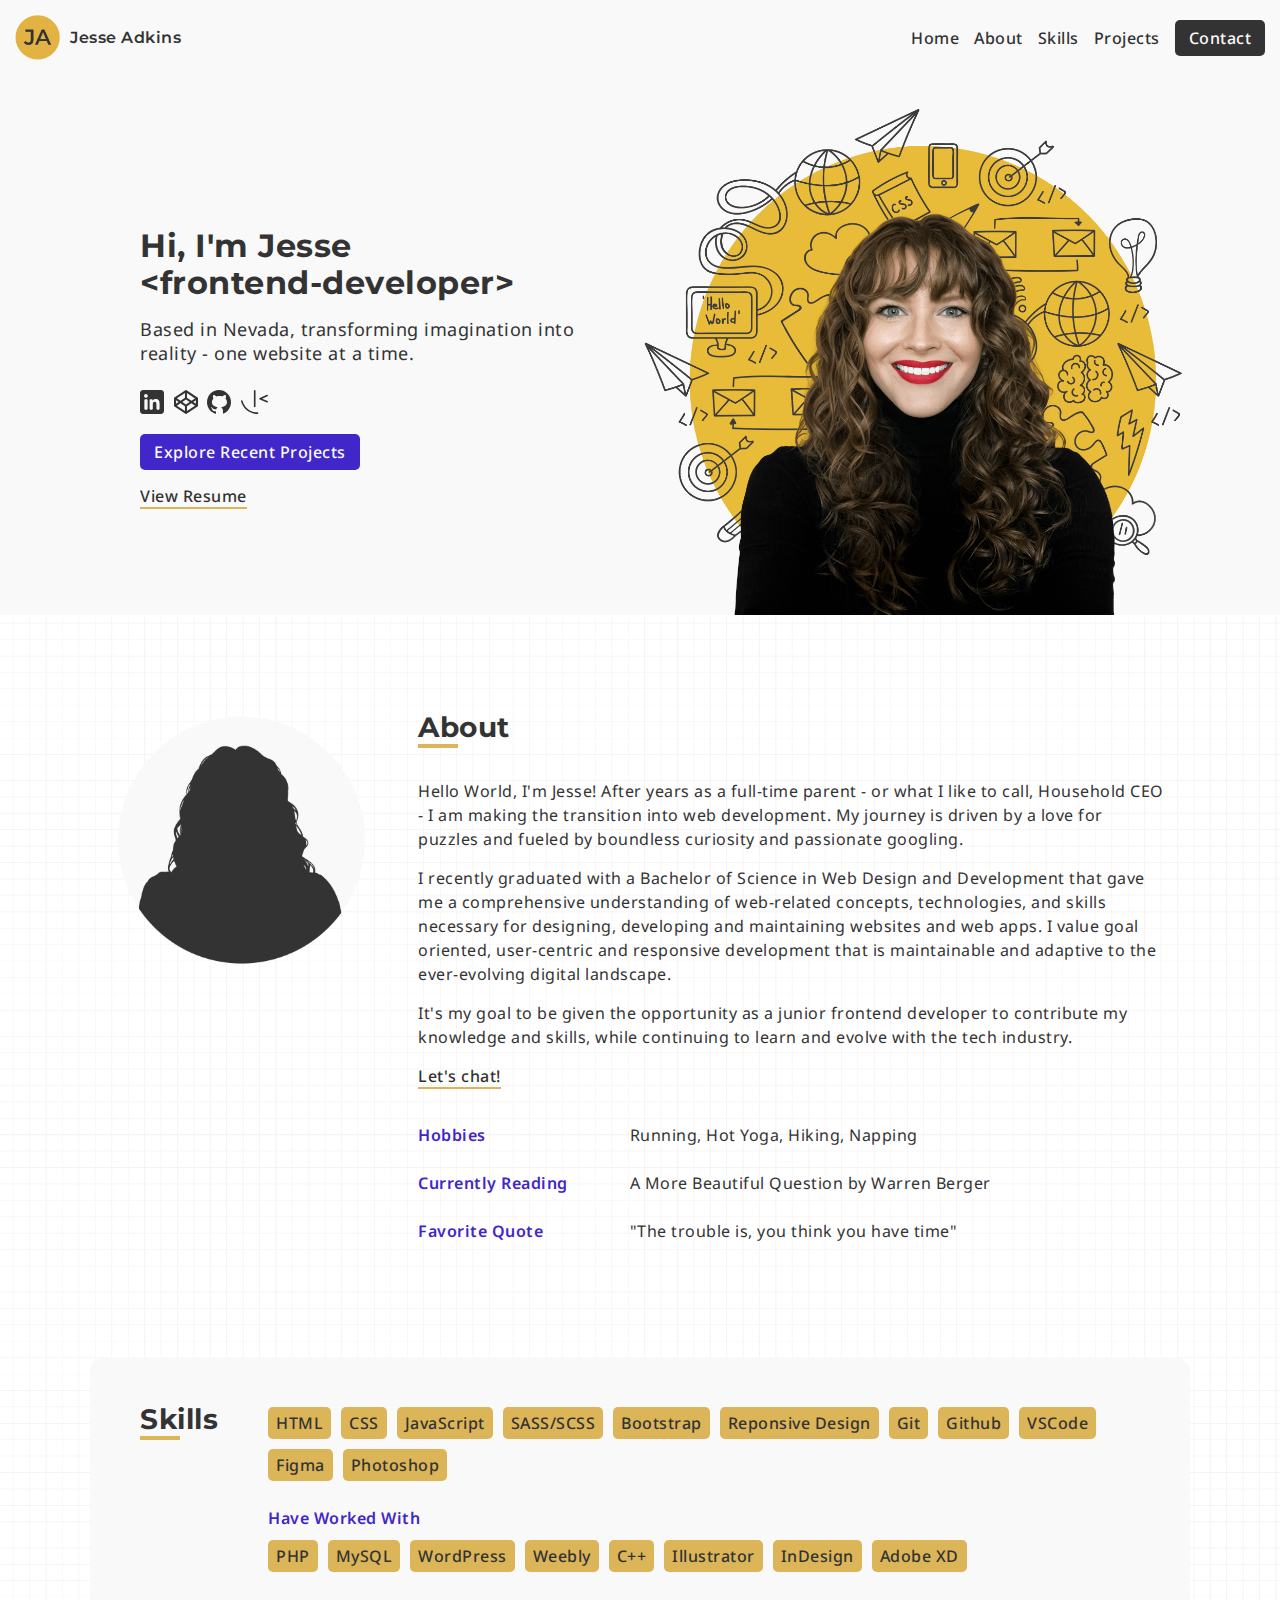
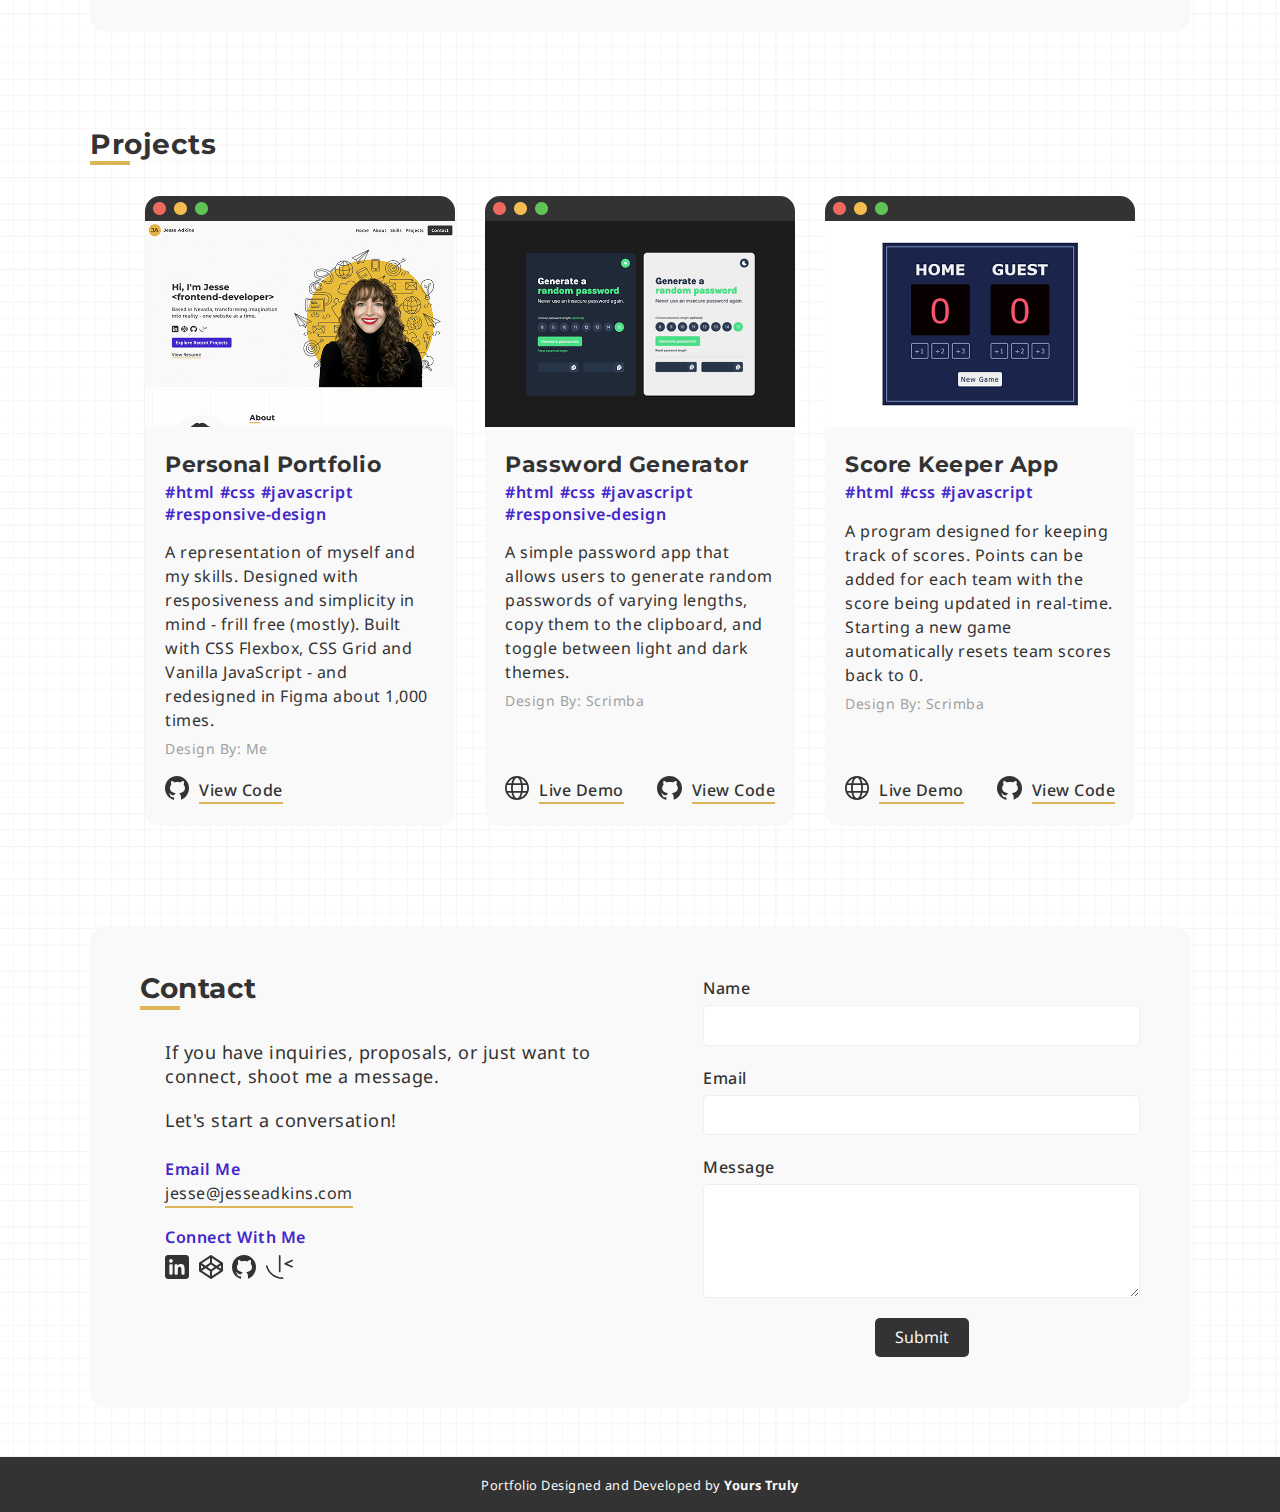
==== index.html @ 2eeb7edc "Update index.html" ====
<!DOCTYPE html>
<html lang="en">
<head>
    <meta charset="UTF-8">
    <meta name="viewport" content="width=device-width, initial-scale=1.0">
    <title>Jesse Adkins</title>
    <link rel="preconnect" href="https://fonts.googleapis.com">
    <link rel="preconnect" href="https://fonts.gstatic.com" crossorigin>
    <link href="https://fonts.googleapis.com/css2?family=Montserrat:wght@500;600;700&family=Noto+Sans:wght@300;400;500;700&display=swap" rel="stylesheet">
    <link rel="icon" type="image/x-icon" href="assets/icons/favicon.ico">
    <link rel="stylesheet" href="css/normalize.css">
    <link rel="stylesheet" href="css/style.css">
</head>
<body>
       <header>

            <button id="mobile-nav-toggle">
                <img id="toggle-img" src="assets/icons/menu.svg" alt="menu icon">
            </button>

            <section class="nav-bar-wrapper" data-visible="false">
                <div class="nav-logo">
                    <a href="#">
                        <img src="assets/logo.png" alt="logo" class="nav-logo-img link">
                    </a>
                    <a href="#">
                        <p class="nav-logo-title link">Jesse Adkins</p>
                    </a>
                </div>
        
                <nav class="main-nav">
                    <ul class="nav-links">
                        <li><a href="#" class="link">Home</a></li>
                        <li><a href="#about" class="link">About</a></li>
                        <li><a href="#skills" class="link">Skills</a></li>
                        <li><a href="#projects" class="link">Projects</a></li>
                    </ul>
                    <div class="main-nav-btn">
                        <a href="#contact" class="btn-primary link">Contact</a>
                    </div>
                </nav>
            </section>
    
            <section class="header-content-wrapper">
                <section class="header-description">
                    <h1>Hi, I'm Jesse<br>
                        <span>&lt;frontend-developer&gt;</span>
                    </h1>
                    
                    <p class="lead">Based in Nevada, transforming imagination into reality - one website at a time.</p>
                    <div class="header-socials">
                        <a href="https://linkedin.com/in/adkinsjesse" target="_blank" data-text="LinkedIn" class="tooltip">
                            <img src="assets/icons/linkedin.svg" alt="linkedin icon">
                        </a>
                        <a href="https://codepen.io/jesseadkins" target="_blank" data-text="Codepen" class="tooltip">
                            <img src="assets/icons/codepen.svg" alt="codepen icon">
                        </a>
                        <a href="https://github.com/jessadk" target="_blank" data-text="Github" class="tooltip">
                            <img src="assets/icons/github-icon.svg" alt="github icon">
                        </a>
                        <a href="https://www.frontendmentor.io/profile/jessadk" target="_blank" data-text="Frontend Mentor" class="tooltip">
                            <img src="assets/icons/frontend-mentor.svg" alt="frontend mentor icon">
                        </a>
                    </div>
                    <ul class="header-cta">
                        <li><a href="#projects" class="btn-secondary">Explore Recent Projects</a></li>
                        <li><a class="underline" href="https://www.dropbox.com/scl/fi/g693ehcc8a9kiylz82kau/jesse-adkins-resume.pdf?rlkey=yezylb0bb4uw84x24q9g5t9fw&dl=0" target="_blank">View Resume</a></li>
                    </ul>
                </section>
                <img src="assets/header-headshot.png" alt="Headshot of Jesse Adkins" class="header-headshot">
            </section>
       </header>
       <main>

        <section id="about" class="about-wrapper">
            <img src="assets/about-headshot.png" alt="silhouette of headshot" class="about-headshot">
            <div class="about-description">
                <h2>About</h2>
                <p>Hello World, I'm Jesse! After years as a full-time parent - or what I like to call, Household CEO - I am making the transition into web development. My journey is driven by a love for puzzles and fueled by boundless curiosity and passionate googling.</p> 
        
                <p>I recently graduated with a Bachelor of Science in Web Design and Development that gave me a comprehensive understanding of web-related concepts, technologies, and skills necessary for designing, developing and maintaining websites and web apps. I value goal oriented, user-centric and responsive development that is maintainable and adaptive to the ever-evolving digital landscape.</p>
        
                <p>It's my goal to be given the opportunity as a junior frontend developer to contribute my knowledge and skills, while continuing to learn and evolve with the tech industry.</p>
        
                <a href="#contact" class="underline">Let's chat!</a>
    
                <section class="about-facts">
                    
                    <div class="hobbies about-facts-items">
                        <p class="bold-font">Hobbies</p>
                        <p>Running, Hot Yoga, Hiking, Napping</p>
                    </div>
            
                    <div class="reading about-facts-items">
                        <p class="bold-font">Currently Reading</p>
                        <p>A More Beautiful Question by Warren Berger</p>
                    </div>
            
                    <div class="quote about-facts-items">
                        <p class="bold-font">Favorite Quote</p>
                        <p>"The trouble is, you think you have time"</p>
                    </div>
                </section>
            </div> <!-- /.about-description -->
        </section>

      <section id="skills" class="skills-wrapper">
            <h2>Skills</h2>
            <div class="skills-list skills-title">
                <ul>
                    <li>HTML</li>
                    <li>CSS</li>
                    <li>JavaScript</li>
                    <li>SASS/SCSS</li>
                    <li>Bootstrap</li>
                    <li>Reponsive Design</li>
                    <li>Git</li>
                    <li>Github</li>
                    <li>VSCode</li>
                    <li>Figma</li>
                    <li>Photoshop</li>
                </ul>
        
                <div class="secondary-skills">
                    <p class="bold-font skills-title">Have Worked With</p>
                    <ul>
                        <li>PHP</li>
                        <li>MySQL</li>
                        <li>WordPress</li>
                        <li>Weebly</li>
                        <li>C++</li>
                        <li>Illustrator</li>
                        <li>InDesign</li>
                        <li>Adobe XD</li>
                    </ul>
                </div>
            </div>
      </section>

    <section id="projects" class="projects-wrapper">

        <h2 >Projects</h2>
        <div class="project-container">
            <div class="project-card">
                <a href="#">
                    <img src="assets/project-card/portfolio-project.png" alt="Project Screenshot" class="project-img">
                </a>
                <div class="project-description">
                    <div>
                        <h3>Personal Portfolio</h3>
                        <ul class="project-tech-list bold-font">
                            <li>#html</li>
                            <li>#css</li>
                            <li>#javascript</li>
                            <li>#responsive-design</li>
                        </ul>
                    </div>

                    <div>
                        <p>A representation of myself and my skills. Designed with resposiveness and simplicity in mind - frill free (mostly). Built with CSS Flexbox, CSS Grid and Vanilla JavaScript - and redesigned in Figma about 1,000 times.</p>
                        <p class="small-font">Design By: Me</p>
                    </div>
                    <div class="project-btn-group">
                        <div class="code-btn">
                            <a href="https://github.com/jessadk/portfolio">
                                <img src="assets/icons/github-icon.svg" alt="Github Icon">
                            </a>
                            <a href="https://github.com/jessadk/portfolio" class="underline">View Code</a>
                        </div>
                    </div>
                </div>
            </div>
            
            <div class="project-card">
                <a href="https://password-generator-rouge-rho.vercel.app">
                    <img src="assets/password-gen-screenshot.png" alt="Project Screenshot" class="project-img">
                </a>
                <div class="project-description">
                    <div>
                        <h3>Password Generator</h3>
                        <ul class="project-tech-list bold-font">
                            <li>#html</li>
                            <li>#css</li>
                            <li>#javascript</li>
                            <li>#responsive-design</li>
                        </ul>
                    </div>
                    <div>
                        <p>A simple password app that allows users to generate random passwords of varying lengths, copy them to the clipboard, and toggle between light and dark themes.</p>

                        <p class="small-font">Design By: Scrimba</p>
                    </div>
                    <div class="project-btn-group">
                        <div class="demo-btn">
                            <a href="https://password-generator-rouge-rho.vercel.app">
                                <img src="assets/icons/world.svg" alt="External Website Icon">
                            </a>
                            <a href="https://password-generator-rouge-rho.vercel.app" class="underline">Live Demo</a>
                        </div>
                        <div class="code-btn">
                            <a href="https://github.com/jessadk/password-generator">
                                <img src="assets/icons/github-icon.svg" alt="Github Icon">
                            </a>
                            <a href="https://github.com/jessadk/password-generator" class="underline">View Code</a>
                        </div>
                    </div>
                </div>
            </div>
            
            <div class="project-card">
                <a href="https://scorekeeper-nine.vercel.app">
                    <img src="assets/project-card/score-tracking-app.png" alt="Project Screenshot" class="project-img">
                </a>
                <div class="project-description">
                    <div>
                        <h3>Score Keeper App</h3>
                        <ul class="project-tech-list bold-font">
                            <li>#html</li>
                            <li>#css</li>
                            <li>#javascript</li>
                        </ul>
                    </div>
                    <div>
                        <p>A program designed for keeping track of scores. Points can be added for each team with the score being updated in real-time. Starting a new game automatically resets team scores back to 0.</p>

                        <p class="small-font">Design By: Scrimba</p>
                    </div>
                    <div class="project-btn-group">
                        <div class="demo-btn">
                            <a href="https://scorekeeper-nine.vercel.app">
                                <img src="assets/icons/world.svg" alt="External Website Icon">
                            </a>
                            <a href="https://scorekeeper-nine.vercel.app" class="underline">Live Demo</a>
                        </div>
                        <div class="code-btn">
                            <a href="https://github.com/jessadk/scorekeeper">
                                <img src="assets/icons/github-icon.svg" alt="Github Icon">
                            </a>
                            <a href="https://github.com/jessadk/scorekeeper" class="underline">View Code</a>
                        </div>
                    </div>
                </div>
            </div>

            <div class="project-card last-card" aria-hidden="true">
                <div>
                    <p>Why did the empty space apply for a job?</p>
                    <p>It wanted to fill the position!</p>
                </div>
            </div>
        </div>

    </section>


     <section id="contact" class="contact-wrapper">
            <div class="contact-description">
                <h2>Contact</h2> 
                <p class="lead">If you have inquiries, proposals, or just want to connect, shoot me a message.</p>
                <p class="lead">Let's start a conversation!</p> 
                <div class="contact-email">
                    <p class="bold-font">Email Me</p>
                    <p class="email tooltip" data-text="Copy">jesse@jesseadkins.com</p>
                </div>
    
                <div class="contact-socials">
                    <p class="bold-font">Connect With Me</p> 
                    <div class="contact-socials-list">
                        <a href="https://linkedin.com/in/adkinsjesse" target="_blank" data-text="LinkedIn" class="tooltip"><img src="assets/icons/linkedin.svg" alt="linkedin icon"></a>
                        <a href="https://codepen.io/jesseadkins" target="_blank" data-text="Codepen" class="tooltip"><img src="assets/icons/codepen.svg" alt="codepen icon"></a>
                        <a href="https://github.com/jessadk" target="_blank" data-text="Github" class="tooltip"><img src="assets/icons/github-icon.svg" alt="github icon"></a>
                        <a href="https://www.frontendmentor.io/profile/jessadk" target="_blank" data-text="Frontend Mentor" class="tooltip"><img src="assets/icons/frontend-mentor.svg" alt="frontend mentor icon"></a>
                    </div>
                </div>
            </div> <!-- /.contact-wrapper -->
            <form name="contact" netlify>   
                <label for="name">Name</label>
                <input type="text" id="name" name="name" required>

                <label for="email">Email</label>
                <input type="text" id="email" name="email" required>

                <label for="message">Message</label>
                <textarea name="message" id="message" rows="5" required></textarea>
                <input type="hidden" name="_next" value="https://www.jesseadkins.com/thankyou.html">
                <div><input type="submit" ></div>
            </form>
     </section> 

    </main>
    <footer>
        <small>Portfolio Designed and Developed by <a href="#" class="footer-link">Yours Truly</a></small>
    </footer>

    <script src="index.js"></script>
</body>
</html>
---- css/style.css ----
:root {
    --white: #fff;
    --off-white: #f9f9f9;
    --black: #333;
    --yellow: #DBB557;
    --purple: #4126CA;

    --dark-grey: #bbb;
    --light-grey: #eee;

    --primary-font-stack: 'Noto Sans', sans-serif;
    --secondary-font-stack: 'Montserrat';
}

/* * > * {
    border: 1px solid red;
} */

body {
    font: 400 1rem/150% var(--primary-font-stack); 
    color: var(--black);
    letter-spacing: .5px;
    overflow-x: hidden;
    background-color: var(--white);
    background-image: url('../assets/grid-bg.png');
    background-size: 500px;
 }

 h1,
 h2,
 h3 {
    font-family: var(--secondary-font-stack);
    font-weight: 700;
    color: var(--black);
 }

 h1 {
   margin-bottom: 15px;
   font-size: 32px; 
   color: var(--black);
   line-height: 115%;
 }

 h2 {
   position: relative;
   margin-bottom: 25px;
   font-size: 28px;
   color: var(--black);
 }

 h2::after {
   content: "";
   display: block;
   width: 40px;
   height: 4px; 
   background-color: var(--yellow); 
   position: absolute;
   bottom: -40%; 
   left: 0; 
}

 h3 {
   font-size: 22px;
   margin-bottom: 5px;
 }

a {
   font-weight: 500;
   cursor: pointer;
}

#about,
#skills,
#projects,
#contact {
   scroll-margin-top: 110px;
}

/* THANK YOU PAGE */

body.thank-you {
   display: flex;
   flex-direction: column;
   justify-content: space-around;
   min-height: 100vh;
 }

 main.thank-you{
   display: flex;
   flex-direction: column;
   justify-content: center;
   align-items: center;
   border-radius: 5px;
   text-align: center;
   padding: 100px;
   background-color: var(--light-grey);
 }

.thank-you .header-socials{
   margin-top: 50px;
 }

 footer.thank-you {
   margin-top: auto;
 }

/* UTILITIES */

.lead {
   font-size: 18px;
 }

a.btn-primary {
   padding: 7px 14px;
   border-radius: 5px;
   background-color: var(--black);
   color: var(--off-white);
}

a.btn-secondary {
  padding: 7px 14px;
  border-radius: 5px;
  background-color: var(--purple);
  color: var(--off-white);
}

a.underline,
p.email {
  cursor: pointer;
  border-bottom: 2px solid var(--yellow);
}

p.email {
   padding-bottom: 2px;
}

.tooltip {
  position: relative;
}

.tooltip:before {
content: attr(data-text); 
position:absolute;
top: 0;
left: 0;
display: none;
transform: translateY(-130%);
font-size: 14px;
padding: 3px 6px;
border-radius:5px;
background: var(--black);
color: var(--off-white);
text-align: center;
}

.tooltip.email:before {
   transform: translateY(-100%);
}

.tooltip:hover:before {
  display: block;
}

.tooltip[data-text="Frontend Mentor"]:hover:before {
  width: 125px;
}

.bold {
   color: var(--purple);
}

.bold-font {
   color: var(--purple);
   font-weight: 600;
}

.small-font {
   font-size: 14px;
   margin: 5px 0;
   color: #a0a0a0;
}

/* HEADER SECTION */

header {
   display: flex;
   flex-direction: column;
   background-color: var(--off-white);
 }

   /* NAVIGATION BAR */

   .nav-bar-wrapper {
      position: fixed;
      width: 100%;
      display: flex;
      flex-direction: row;
      justify-content: space-between;
      align-items: center;
      padding: 15px;
      background-color: var(--off-white);
   }

      /* navigation logo group */
      .nav-logo {
         display: flex;
         flex-direction: row;
         align-items: center;
         background-color: var(--off-white);
         gap: 5px;
         line-height: 0;
      }

      .nav-logo-img {
         height: 45px;
         margin-right: 5px;
      }

      .nav-logo-title {
         font-family: var(--secondary-font-stack);
         font-weight: 600;
      }


      /* navigation links group */

      .main-nav,
      .nav-links {
         display: flex;
         flex-direction: row;
         gap: 15px;
         margin-top: 0;
      }

      .nav-links {
         margin-left: 20px;
      }

      .main-nav-btn {
         margin-top: 10px;
      }

      a.link:hover {
         border-bottom: 2px solid var(--yellow);
      }

      .main-nav-btn a.link:hover {
         border-bottom: none;
      }

   /*  HEADER CONTENT STYLES  */

   .header-content-wrapper {
   display: flex;
   flex-direction: column;
   justify-content: center;
   align-items: center;
   margin-top: auto;
   padding: 25px 10px 0px 10px;
   }

      /* header content group */

      .header-description .lead {
      margin: 15px auto 10px auto;
      max-width: 90%;
      }

      .header-description {
      margin: 25px auto;
      width: 100%;
      text-align: center;
      }

      .header-socials img {
      margin-right: 5px;
      }

      .header-cta li {
      margin-top: 20px;
      }

      .header-socials img,
      .contact-socials-list img {
      margin-top: 15px;
      height: 24px;
      }

      .header-headshot {
         max-width: 90%;
         margin-top: 25px;
      }


/* ABOUT SECTION */

.about-wrapper {
   display: flex;
   flex-direction: column;
   margin-bottom: 50px;
   padding: 0 25px;
}

.about-headshot {
   margin: 75px auto 50px auto;
   max-height: 150px;
}

.about-description p {
   margin: 15px 0;
}

section.about-facts {
   margin-top: 25px;
}

.about-facts-items {
   display: grid;
   grid-auto-rows: minmax(48px, auto);
   padding: 0;
}

.about-facts-items p {
   margin: 10px 0 0 0;
}

/* SKILLS STYLES */

.skills-wrapper {
   display: flex;
   flex-direction: column;
   margin: 75px 25px;
   padding: 25px;
   border-radius: 15px;
   background-color: var(--off-white);
}

.skills-list ul {
   display: flex;
   flex-wrap: wrap;
   gap: 10px;
}

.skills-list ul li {
   padding: 4px 8px;
   border-radius: 5px;
   background-color: var(--yellow);
   color: var(--black);
   font-weight: 500;
}

.secondary-skills {
   margin-top: 25px;
}

.skills-title {
   margin-bottom: 10px;
}

/* PROJECT STYLES */

.projects-wrapper {
   display: flex;
   flex-direction: column;
   align-items: flex-start;
   width: 100%;
}


.projects-wrapper h2 {
   margin-left: 25px;
}

/* Project Card */
.project-container {
   display: flex;
   align-self: center;
   flex-direction: column;
   align-items: center;
   justify-content: center;
   gap: 30px;
}


.project-card {
   position: relative;
   display: flex;
   flex-direction: column;
   border-radius: 15px;
   background-color: var(--off-white);
   max-width: 310px;
   align-self: stretch;
   border-top-left-radius: 15px;
   border-top-right-radius: 15px;
   border-top: 25px solid var(--black);
}

.project-card::before {
   content: url('../assets/project-card/project-buttons.png');
   position: absolute;
   display: block;
   z-index: 100;
   top: -25px;
}

.last-card {
   display: none;
   justify-content: center;
   align-items: center;
   border-color: var(--dark-grey);
}

.last-card div {
   margin: 0 auto;
   padding: 0 35px;
   text-align: center;
   line-height: 100%;
}

.last-card p {
   color: var(--dark-grey);
   font-weight: 700;
   font-size: 14px;
}

.last-card p:first-child {
   margin-bottom: 10px;
}

.last-card::before {
   content: url('../assets/project-card/project-buttons-white.png');
   align-self: self-start;
   display: none;
}

.project-img {
   width: 100%;
   max-width: 350px;
   height: auto;
}

.project-card h3 {
   color: var(--black)
}

.project-description {
   display: flex;
   flex-direction: column;
   flex: 1;
   padding: 20px;
}

.project-tech-list {
   display: flex;
   flex-wrap: wrap;
   line-height: 135%;
   gap: 0 5px;
   margin-bottom: 15px;
}

.project-btn-group {
   display: flex;
   align-items: center;
   justify-content: space-between;
   margin-top: auto;
   padding-top: 10px;
}

.demo-btn,
.code-btn {
   display: flex;
   align-items: center;
}

.demo-btn img,
.code-btn img {
   height: 24px;
   margin-right: 10px;
}



/* CONTACT STYLES */

.contact-wrapper {
   display: flex;
   flex-direction: column;
   margin: 75px 25px 25px 25px;
   padding: 25px;
   border-radius: 15px;
   background-color: var(--off-white);
}

.contact-description p:nth-child(3) {
   margin-top: 20px;
}

[type="text"],
textarea {
   margin: 5px 0 20px 0;
   padding: 10px 20px;
   border-radius: 5px;
   border: 1px solid #eee;
   background-color: var(--white);
}

textarea {
   resize: vertical;
}

[type="text"]:focus,
textarea:focus {
   outline: none; 
   border: 2px solid #eee;
}

.contact-email {
   margin: 25px 0 20px 0;
}

p.email {
   display: inline;
}

.contact-email img {
   margin-right: 13px;
   height: 20px;
}


.contact-socials-list img{
   margin-top: 6px;
   margin-right: 5px;
}

form {
   display: flex;
   flex-direction: column;
   padding: 30px 0 0 0;
   /* background-color: var(--yellow); */
   border-radius: 5px;
}

form div {
   display: flex;
   justify-content: center;
}

[type="submit"] {
   border-radius: 5px;
   border: none; 
   padding: 10px 20px;
   background-color: var(--black);
   color: var(--off-white);
}

label {
   /* font-size: 14px; */
   font-weight: 500;
}


/* FOOTER STYLES */

footer {
   padding: 15px;
   background-color: var(--black);
   color: var(--off-white);
   text-align: center;
   font-size: 14px;
}

.footer-link {
   font-weight: 700;
}

.footer-link:hover {
   border-bottom: 2px solid var(--yellow);
   padding-bottom: 3px;
}

/* MEDIA QUERIES */

@media (max-width: 395px) {
   .nav-bar-wrapper {
      left: 0;
   }
}

@media (min-width: 396px) {
   h1{
      white-space: nowrap;
   }

   .nav-bar-wrapper {
      left: 25%;
      width: 75%;
   }

}

@media (min-width: 400px) {

   footer {
      font-size: 16px;
   }
}


@media (min-width: 500px) {
   .header-headshot {
      max-width: 450px;
   }

   .header-description {
      width: 75%;
   }

   .nav-bar-wrapper {
      left: 50%;
      width: 50%;
   }

   .about-facts-items {
      grid-template-columns: minmax(195px, 1fr) 2fr;
      gap: 10px;
      max-width: 615px;
   }
   .contact-description > p,
   .contact-description > div{
      padding: 0 25px;
   }

   form {
      padding: 25px 25px 0 25px;
   }

   .contact-description p {
      width: 90%;
   }
}

@media (max-width: 768px) {

   .nav-bar-wrapper { 
      position: fixed;
      justify-content: flex-start;
      background-color: var(--off-white);
      z-index: 1000;
      top: 0;
      right: 0;
      bottom: 0;
      padding: 0;
      background-color: var(--white);
      border-left: 1px solid var(--light-grey);
      transform: translateX(100%);
   }

   .nav-bar-wrapper[data-visible="true"] {
      transform: translateX(0%);
   }


   .main-nav {
      align-self: flex-start;
   }

   .main-nav,
   .nav-links,
   .nav-logo,
   .nav-bar-wrapper {
      flex-direction: column;
   }

   .nav-logo {
      padding: 25px;
      background-color: var(--off-white);
      width: 100%;
      
   }

   .nav-logo img {
      margin-bottom: 10px;
   }

   .main-nav {
      margin: 10px;
   }

   .main-nav-btn {
      margin-left: 20px;
   }

      /* menu toggle */

   #mobile-nav-toggle {
      position: fixed;
      z-index: 10000;
      top: 0; 
      right: 0;
      left: 0;
      display: flex;
      justify-content: flex-end;
      background-color: var(--off-white);
      padding: 10px;
      cursor: pointer;
      border: none;
   }

   #mobile-nav-toggle img {
      height: 24px;
      width: 24px;
   }

 }

@media (min-width: 769px) {

   h2 {
      margin-bottom: 40px;
   }


   main {
      width: 90%;
      margin: 0 auto;
   }

   .header-content-wrapper{
      margin-top: 90px;
   }
   .header-description p.lead {
      width: 70%;
   }
   
   .nav-bar-wrapper {
      top: 0;
      left: 0;
      z-index: 8888;
      width:100%;
   }

   #mobile-nav-toggle {
      display: none;
   }

   .main-nav-btn {
      margin-top: 0px;
   }

   .skills-wrapper {
      flex-direction: row;
      gap: 50px;
      padding: 50px;
   }

   .skills-wrapper h2 {
      align-self: flex-start;
   }

   .project-container {
      flex-direction: row;
      flex-wrap: wrap;
   }

   .last-card {
      display: flex;
   }

   .last-card::before {
      display: block;
   }

   .contact-wrapper {
      flex-direction: row;
      margin: 100px auto 50px auto;
   }

   .contact-description p {
      width: 100%;
   }

   form {
      padding: 0 0 0 10px;
   }

   .contact-description,
   form {
      width: 100%;
   }
}


@media (min-width: 992px) {


   .header-headshot {
      max-width: 450px;
   }

   .header-content-wrapper {
      flex-direction: row;
      max-width: 1200px;
      margin: 75px auto 0 auto;
      padding: 0 50px;
   }
   .header-description {
      margin-left: 50px;
      margin-top: 50px;
      text-align: left;
   }

   .header-description p.lead {
      margin-left: 0;
      width: 90%;
   }

   p.lead {
      margin: 15px 0 10px 0;
   }

   main {
      max-width: 1100px;
      margin: 0 auto;
   }

   .about-wrapper {
      flex-direction: row;
      gap: 50px;
      margin-top: 100px;
      width: 100%;
   }

   .about-headshot {
      margin: 0 auto;
      max-height: 250px;
      align-items: flex-start;
   }

   .skills-wrapper {
      margin: 100px auto;
   }

   .projects-wrapper h2 {
      margin-left: 0;
   }

   .contact-wrapper {
      padding: 50px;
   }

   form {
      width: 80%;
      margin: 0 auto;
   }

   .contact-description p {
      width: 90%;
   }

}

@media (min-width: 1100px) {
   .last-card {
      display: none;
   }

   .last-card::before {
      display: none;
   }
}

@media (min-width: 1110px) {
   .header-headshot {
      max-width: 550px;
   }
}
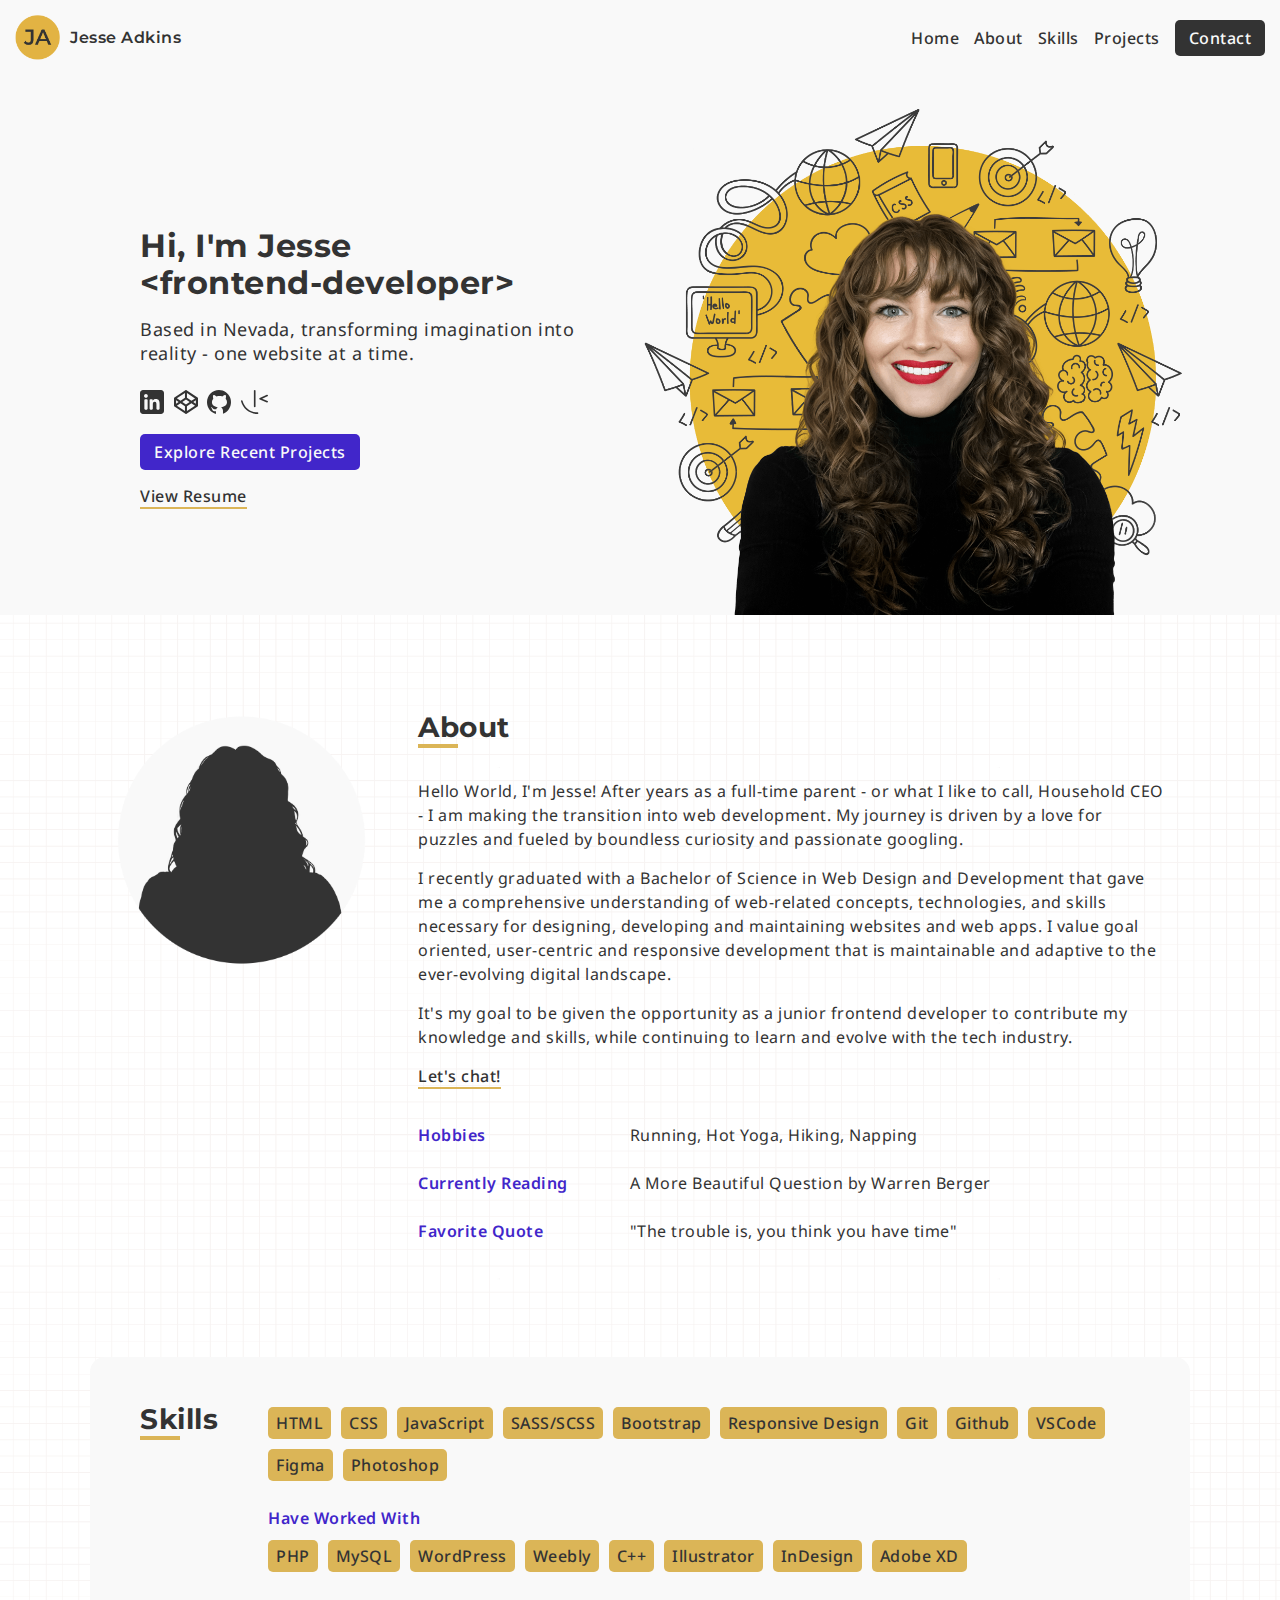
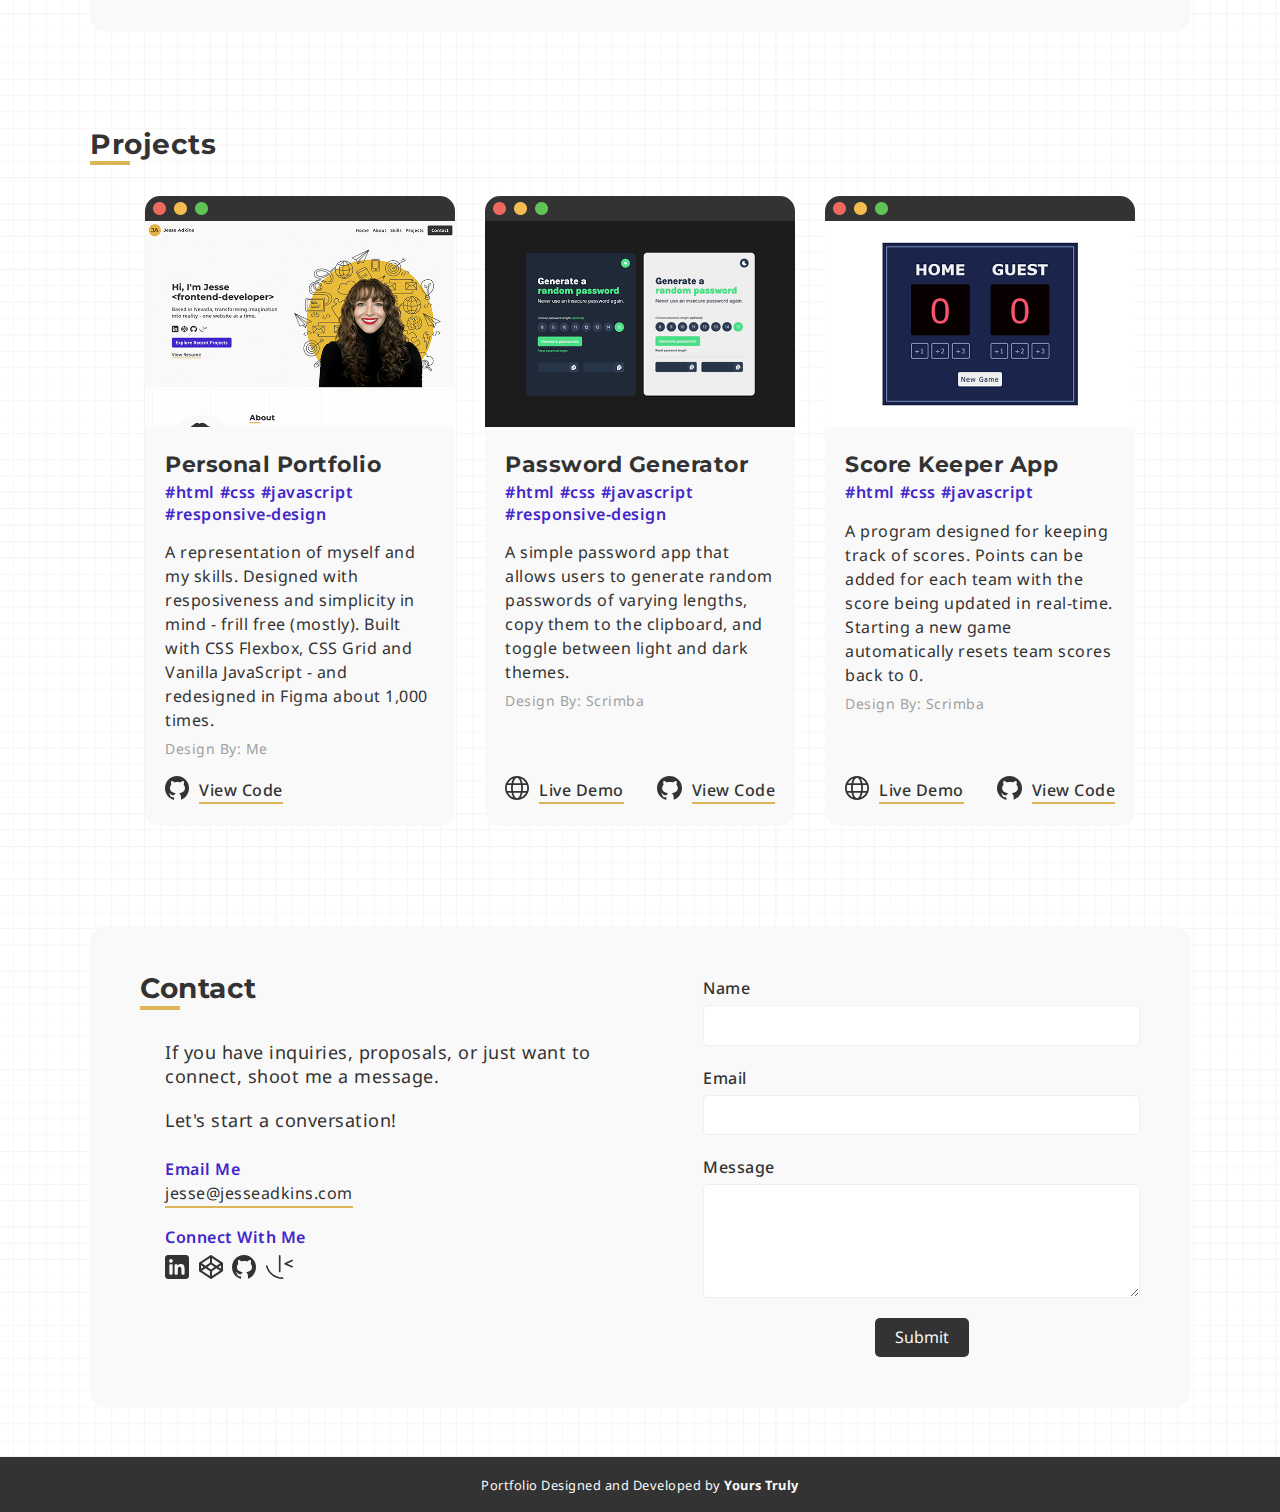
==== commit 55caece6: "update form success message" ====
--- a/index.html
+++ b/index.html
@@ -113,7 +113,7 @@
                     <li>JavaScript</li>
                     <li>SASS/SCSS</li>
                     <li>Bootstrap</li>
-                    <li>Reponsive Design</li>
+                    <li>Responsive Design</li>
                     <li>Git</li>
                     <li>Github</li>
                     <li>VSCode</li>
@@ -273,7 +273,7 @@
                     </div>
                 </div>
             </div> <!-- /.contact-wrapper -->
-            <form name="contact" netlify>   
+            <form action="https://www.jesseadkins.com/thankyou.html" method="POST" name="contact" netlify>   
                 <label for="name">Name</label>
                 <input type="text" id="name" name="name" required>
 
@@ -282,7 +282,7 @@
 
                 <label for="message">Message</label>
                 <textarea name="message" id="message" rows="5" required></textarea>
-                <input type="hidden" name="_next" value="https://www.jesseadkins.com/thankyou.html">
+
                 <div><input type="submit" ></div>
             </form>
      </section> 
@@ -294,4 +294,4 @@
 
     <script src="index.js"></script>
 </body>
-</html>
+</html>--- a/css/style.css
+++ b/css/style.css
@@ -90,6 +90,8 @@
    flex-direction: column;
    justify-content: center;
    align-items: center;
+   width: 80%;
+   margin: 0 auto;
    border-radius: 5px;
    text-align: center;
    padding: 100px;
